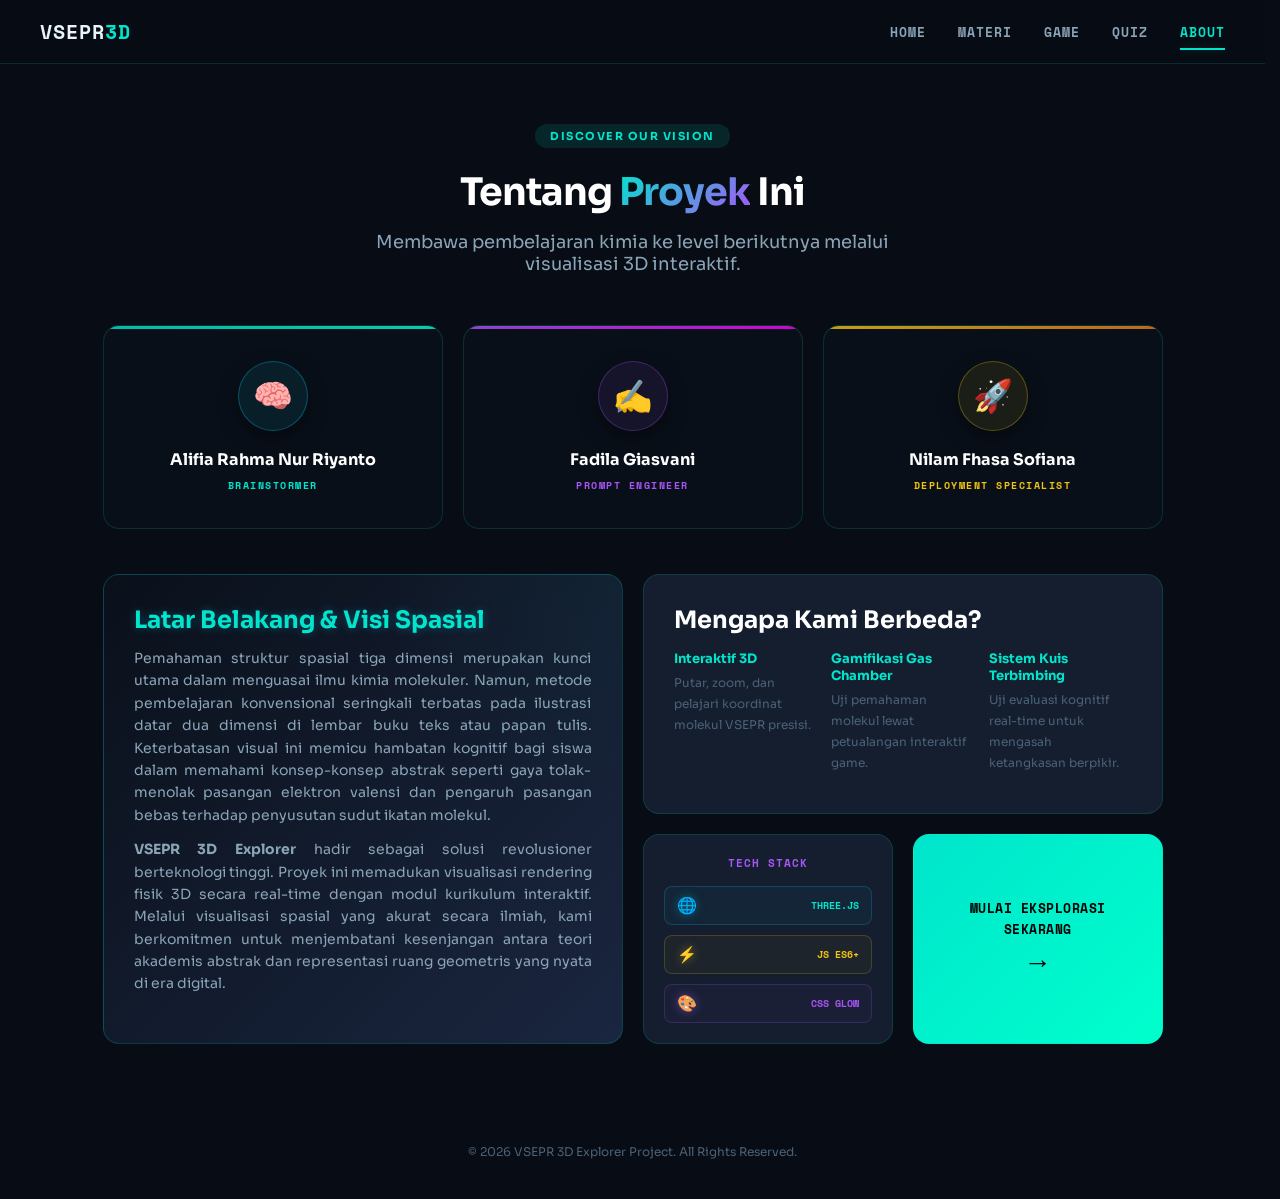
==== about/index.html @ 30521035 "feat: comprehensive feature enhancements, interactive 3D orbit controls, game tutorial overlay, and " ====
<!DOCTYPE html>
<html lang="id">
<head>
  <meta charset="UTF-8">
  <meta name="viewport" content="width=device-width, initial-scale=1.0">
  <title>VSEPR 3D Explorer - About</title>
  <link rel="preconnect" href="https://fonts.googleapis.com">
  <link rel="preconnect" href="https://fonts.gstatic.com" crossorigin>
  <link href="https://fonts.googleapis.com/css2?family=Sora:wght@300;400;600;700&family=Space+Mono:wght@400;700&display=swap" rel="stylesheet">
  <link rel="stylesheet" href="../css/global.css">
  <link rel="stylesheet" href="about.css">
</head>
<body>

  <!-- Navbar -->
  <nav class="main-nav">
    <a href="../index.html" class="nav-logo">VSEPR<span>3D</span></a>
    <button class="nav-toggle" id="navToggle" aria-label="Toggle navigation">
      <span class="bar"></span>
      <span class="bar"></span>
      <span class="bar"></span>
    </button>
    <div class="nav-links">
      <a href="../index.html" class="nav-link">Home</a>
      <a href="../materi/index.html" class="nav-link">Materi</a>
      <a href="../game/index.html" class="nav-link">Game</a>
      <a href="../quiz/index.html" class="nav-link">Quiz</a>
      <a href="index.html" class="nav-link active">About</a>
    </div>
  </nav>

  <main class="about-container">
    <header class="about-header">
      <span class="badge">DISCOVER OUR VISION</span>
      <h1>Tentang <span>Proyek</span> Ini</h1>
      <p>Membawa pembelajaran kimia ke level berikutnya melalui visualisasi 3D interaktif.</p>
    </header>

    <!-- STANDALONE DEVELOPER CARDS ROW -->
    <div class="developer-cards">
      <!-- Alifia -->
      <div class="developer-card alifia">
        <div class="dev-avatar">🧠</div>
        <h3 class="dev-name">Alifia Rahma Nur Riyanto</h3>
        <p class="dev-role">Brainstormer</p>
      </div>
      
      <!-- Fadila -->
      <div class="developer-card fadila">
        <div class="dev-avatar">✍️</div>
        <h3 class="dev-name">Fadila Giasvani</h3>
        <p class="dev-role">Prompt Engineer</p>
      </div>

      <!-- Nilam -->
      <div class="developer-card nilam">
        <div class="dev-avatar">🚀</div>
        <h3 class="dev-name">Nilam Fhasa Sofiana</h3>
        <p class="dev-role">Deployment Specialist</p>
      </div>
    </div>

    <!-- BENTO GRID -->
    <div class="bento-grid">
      <!-- Latar Belakang (Large) -->
      <div class="bento-item bento-large bento-bg-gradient" style="align-items: flex-start;">
        <div class="bento-content">
          <h3 style="color: var(--cyan); text-shadow: 0 0 10px rgba(0,210,255,0.3);">Latar Belakang & Visi Spasial</h3>
          <p style="margin-bottom: 12px; text-align: justify;">
            Pemahaman struktur spasial tiga dimensi merupakan kunci utama dalam menguasai ilmu kimia molekuler. Namun, metode pembelajaran konvensional seringkali terbatas pada ilustrasi datar dua dimensi di lembar buku teks atau papan tulis. Keterbatasan visual ini memicu hambatan kognitif bagi siswa dalam memahami konsep-konsep abstrak seperti gaya tolak-menolak pasangan elektron valensi dan pengaruh pasangan bebas terhadap penyusutan sudut ikatan molekul.
          </p>
          <p style="text-align: justify;">
            <strong>VSEPR 3D Explorer</strong> hadir sebagai solusi revolusioner berteknologi tinggi. Proyek ini memadukan visualisasi rendering fisik 3D secara real-time dengan modul kurikulum interaktif. Melalui visualisasi spasial yang akurat secara ilmiah, kami berkomitmen untuk menjembatani kesenjangan antara teori akademis abstrak dan representasi ruang geometris yang nyata di era digital.
          </p>
        </div>
      </div>

      <!-- Keunggulan (Medium) -->
      <div class="bento-item bento-medium" style="align-items: flex-start;">
        <div class="bento-content" style="width: 100%;">
          <h3>Mengapa Kami Berbeda?</h3>
          <ul class="benefit-list" style="margin-top: 15px;">
            <li>
              <strong>Interaktif 3D</strong>
              <span>Putar, zoom, dan pelajari koordinat molekul VSEPR presisi.</span>
            </li>
            <li>
              <strong>Gamifikasi Gas Chamber</strong>
              <span>Uji pemahaman molekul lewat petualangan interaktif game.</span>
            </li>
            <li>
              <strong>Sistem Kuis Terbimbing</strong>
              <span>Uji evaluasi kognitif real-time untuk mengasah ketangkasan berpikir.</span>
            </li>
          </ul>
        </div>
      </div>

      <!-- Tech Stack (Small) -->
      <div class="bento-item bento-small" style="align-items: center; justify-content: center; padding: 20px;">
        <div class="bento-content" style="width: 100%; display: flex; flex-direction: column; align-items: center;">
          <span class="label" style="font-family: var(--mono); font-size: 11px; font-weight: bold; color: #a855f7; text-transform: uppercase; letter-spacing: 1px; margin-bottom: 15px;">Tech Stack</span>
          <div class="tech-grid" style="display: flex; flex-direction: column; gap: 10px; width: 100%;">
            
            <div style="display: flex; align-items: center; justify-content: space-between; background: rgba(0, 210, 255, 0.04); border: 1px solid rgba(0, 210, 255, 0.2); padding: 8px 12px; border-radius: 8px;">
              <span style="font-size: 16px; filter: drop-shadow(0 0 5px rgba(0, 210, 255, 0.5));">🌐</span>
              <span style="font-family: var(--mono); font-size: 10px; font-weight: bold; color: var(--cyan);">THREE.JS</span>
            </div>

            <div style="display: flex; align-items: center; justify-content: space-between; background: rgba(241, 196, 15, 0.04); border: 1px solid rgba(241, 196, 15, 0.2); padding: 8px 12px; border-radius: 8px;">
              <span style="font-size: 16px; filter: drop-shadow(0 0 5px rgba(241, 196, 15, 0.5));">⚡</span>
              <span style="font-family: var(--mono); font-size: 10px; font-weight: bold; color: #f1c40f;">JS ES6+</span>
            </div>

            <div style="display: flex; align-items: center; justify-content: space-between; background: rgba(168, 85, 247, 0.04); border: 1px solid rgba(168, 85, 247, 0.2); padding: 8px 12px; border-radius: 8px;">
              <span style="font-size: 16px; filter: drop-shadow(0 0 5px rgba(168, 85, 247, 0.5));">🎨</span>
              <span style="font-family: var(--mono); font-size: 10px; font-weight: bold; color: #a855f7;">CSS GLOW</span>
            </div>

          </div>
        </div>
      </div>

      <!-- Call to Action (Small) -->
      <a href="../index.html" class="bento-item bento-small bento-cta" style="align-items: center; justify-content: center; background: linear-gradient(135deg, var(--cyan) 0%, #00ffcc 100%); text-decoration: none; display: flex; cursor: pointer;">
        <div class="bento-content" style="text-align: center;">
          <p style="margin: 0; font-size: 13px; color: #000; font-weight: 700; font-family: var(--mono); text-transform: uppercase; letter-spacing: 0.5px;">Mulai Eksplorasi Sekarang</p>
          <span class="cta-link" style="color: #000; font-size: 28px; transition: transform 0.3s; display: inline-block; margin-top: 5px;">→</span>
        </div>
      </a>
    </div>
  </main>

  <footer class="about-footer">
    <p>&copy; 2026 VSEPR 3D Explorer Project. All Rights Reserved.</p>
  </footer>

  <script>
    const navToggle = document.getElementById('navToggle');
    const navLinks = document.querySelector('.nav-links');
    if (navToggle && navLinks) {
      navToggle.addEventListener('click', () => {
        navToggle.classList.toggle('open');
        navLinks.classList.toggle('show');
      });
    }
  </script>
</body>
</html>
---- css/global.css ----
/* ============================================================
   GLOBAL CSS - Shared across all pages
   ============================================================ */
*, *::before, *::after { box-sizing: border-box; margin: 0; padding: 0; }

:root {
  --bg:         #080c14;
  --bg2:        #0d1420;
  --surface:    #141e2e;
  --surface2:   #1a2640;
  --cyan:       #00e5cc;
  --cyan2:      #00b8a3;
  --cyan-dim:   rgba(0,229,204,0.12);
  --cyan-glow:  rgba(0,229,204,0.25);
  --text:       #e8f4f8;
  --text2:      #8ba5b8;
  --text3:      #4a6278;
  --border:     rgba(0,229,204,0.15);
  --border2:    rgba(0,229,204,0.3);
  --mono:       'Space Mono', monospace;
  --sans:       'Sora', sans-serif;
}

html {
  scrollbar-gutter: stable;
}
html, body {
  overflow-x: hidden;
  width: 100%;
  position: relative;
  background: var(--bg);
  color: var(--text);
  font-family: var(--sans);
  min-height: 100vh;
}

.hidden { display: none !important; }

/* SHARED LABEL */
.section-label {
  font-family: var(--mono);
  font-size: 10px;
  color: var(--cyan);
  letter-spacing: 2px;
  text-transform: uppercase;
  margin-bottom: 14px;
  display: flex;
  align-items: center;
  gap: 8px;
}
.section-label::after {
  content: '';
  flex: 1;
  height: 1px;
  background: var(--border);
}

/* NAVIGATION */
.main-nav {
  position: sticky;
  top: 0;
  z-index: 1000;
  height: 64px;
  background: rgba(8, 12, 20, 0.8);
  backdrop-filter: blur(12px);
  border-bottom: 1px solid var(--border);
  display: flex;
  align-items: center;
  justify-content: space-between;
  padding: 0 40px;
}
.nav-logo {
  font-family: var(--mono);
  font-size: 20px;
  font-weight: 700;
  color: var(--text);
  letter-spacing: 1px;
  text-decoration: none;
}
.nav-logo span { color: var(--cyan); }
.nav-links { display: flex; gap: 32px; }
.nav-link {
  text-decoration: none;
  font-family: var(--mono);
  font-size: 13px;
  font-weight: 700;
  color: var(--text2);
  text-transform: uppercase;
  letter-spacing: 1px;
  transition: all 0.3s ease;
  position: relative;
  padding: 8px 0;
}
.nav-link:hover, .nav-link.active { color: var(--cyan); }
.nav-link::after {
  content: '';
  position: absolute;
  bottom: 0;
  left: 0;
  width: 0;
  height: 2px;
  background: var(--cyan);
  transition: width 0.3s ease;
  box-shadow: 0 0 10px var(--cyan-glow);
}
.nav-link.active::after { width: 100%; }

/* TOAST */
.toast-overlay {
  position: fixed;
  top: 0; left: 0; right: 0; bottom: 0;
  display: flex;
  align-items: center;
  justify-content: center;
  z-index: 9999;
  pointer-events: none;
  opacity: 0;
  visibility: hidden;
  transition: opacity 0.3s ease, visibility 0.3s ease;
}
.toast-overlay.show { opacity: 1; visibility: visible; }
.toast-box {
  background: var(--surface);
  border: 1px solid var(--border2);
  border-radius: 12px;
  padding: 24px 40px;
  text-align: center;
  box-shadow: 0 0 50px var(--cyan-glow), 0 10px 40px rgba(0,0,0,0.6);
  pointer-events: auto;
  display: flex;
  flex-direction: column;
  align-items: center;
  gap: 12px;
}
.toast-box.error { border-color: #dc3c3c; box-shadow: 0 0 50px rgba(220,60,60,0.3), 0 10px 40px rgba(0,0,0,0.6); }
.toast-icon { font-size: 32px; }
.toast-msg { font-size: 16px; font-weight: 600; }

/* RESPONSIVE GLOBAL */
@media (max-width: 900px) {
  .main-nav { padding: 0 20px; }
  .nav-links { gap: 16px; }
  .nav-link { font-size: 11px; }
}

/* HAMBURGER TOGGLE STYLE */
.nav-toggle {
  display: none;
  flex-direction: column;
  justify-content: space-between;
  width: 24px;
  height: 18px;
  background: transparent;
  border: none;
  cursor: pointer;
  padding: 0;
  z-index: 1001;
}

.nav-toggle .bar {
  width: 100%;
  height: 2px;
  background-color: var(--text);
  border-radius: 2px;
  transition: all 0.3s cubic-bezier(0.25, 1, 0.3, 1);
}

@media (max-width: 768px) {
  .nav-toggle {
    display: flex;
  }
  
  .nav-toggle.open .bar:nth-child(1) {
    transform: translateY(8px) rotate(45deg);
  }
  
  .nav-toggle.open .bar:nth-child(2) {
    opacity: 0;
  }
  
  .nav-toggle.open .bar:nth-child(3) {
    transform: translateY(-8px) rotate(-45deg);
  }

  .nav-links {
    display: none;
    flex-direction: column;
    position: absolute;
    top: 64px;
    left: 0;
    width: 100%;
    background: rgba(10, 10, 15, 0.96);
    backdrop-filter: blur(20px);
    -webkit-backdrop-filter: blur(20px);
    border-bottom: 1px solid var(--border);
    padding: 24px;
    gap: 20px;
    box-sizing: border-box;
    z-index: 999;
    box-shadow: 0 15px 40px rgba(0,0,0,0.6);
  }
  
  .nav-links.show {
    display: flex;
  }
  
  .nav-link {
    width: 100%;
    padding: 10px 0;
    font-size: 16px;
    border-bottom: 1px solid rgba(255,255,255,0.03);
  }
  .nav-link:last-child {
    border-bottom: none;
  }
}

/* GLOBAL PAGE ENTRANCE ANIMATIONS */
main, .game-viewport {
  animation: pageFadeUp 1.2s cubic-bezier(0.25, 1, 0.3, 1) forwards;
}

@keyframes pageFadeUp {
  from {
    opacity: 0;
    transform: translateY(15px);
  }
  to {
    opacity: 1;
    transform: translateY(0);
  }
}
---- about/about.css ----
/* ============================================================
   ABOUT CSS - Bento Grid Design
   ============================================================ */

.about-container {
  max-width: 1100px;
  margin: 60px auto;
  padding: 0 20px;
}

.about-header {
  text-align: center;
  margin-bottom: 50px;
}

.about-header .badge {
  background: var(--cyan-dim);
  color: var(--cyan);
  padding: 5px 15px;
  border-radius: 20px;
  font-size: 11px;
  font-weight: 700;
  letter-spacing: 1.5px;
  display: inline-block;
  margin-bottom: 20px;
}

.about-header h1 {
  font-size: 38px;
  font-weight: 700;
  letter-spacing: -1px;
  margin-bottom: 15px;
  color: #fff;
}

.about-header h1 span {
  background: linear-gradient(135deg, var(--cyan) 0%, #a855f7 100%);
  -webkit-background-clip: text;
  -webkit-text-fill-color: transparent;
}

.about-header p {
  color: var(--text2);
  font-size: 18px;
  max-width: 600px;
  margin: 0 auto;
}

/* BENTO GRID */
.bento-grid {
  display: grid;
  grid-template-columns: repeat(4, 1fr);
  grid-template-rows: minmax(240px, auto);
  gap: 20px;
}

.bento-item {
  background: var(--surface);
  border: 1px solid var(--border);
  border-radius: 16px;
  padding: 30px;
  position: relative;
  overflow: hidden;
  transition: all 0.4s cubic-bezier(0.23, 1, 0.32, 1);
  display: flex;
  align-items: flex-end;
}

.bento-item:hover {
  transform: translateY(-5px);
  border-color: var(--cyan);
  box-shadow: 0 20px 40px rgba(0,0,0,0.4);
}

.bento-content h3 {
  font-size: 24px;
  margin-bottom: 12px;
  color: #fff;
}

.bento-content p {
  color: var(--text2);
  line-height: 1.6;
  font-size: 14px;
}

/* BENTO VARIANTS */
.bento-large {
  grid-column: span 2;
  grid-row: span 2;
  align-items: flex-start;
}

.bento-medium {
  grid-column: span 2;
  align-items: flex-start;
}

.bento-small {
  grid-column: span 1;
  align-items: center;
  justify-content: center;
  text-align: center;
}

.bento-bg-gradient {
  background: linear-gradient(135deg, #0a101a 0%, #1a2640 100%);
  border-color: rgba(0, 229, 204, 0.2);
}

.bento-bg-gradient::before {
  content: '';
  position: absolute;
  top: -50%;
  right: -50%;
  width: 100%;
  height: 100%;
  background: radial-gradient(circle, var(--cyan-dim) 0%, transparent 70%);
  opacity: 0.3;
}

/* CONTENT STYLES */
.icon { font-size: 40px; margin-bottom: 20px; }

.benefit-list {
  list-style: none;
  padding: 0;
  display: grid;
  grid-template-columns: repeat(3, 1fr);
  gap: 15px;
  margin-top: 20px;
}

.benefit-list li strong { display: block; color: var(--cyan); font-size: 13px; margin-bottom: 4px; }
.benefit-list li span { font-size: 12px; color: var(--text3); }

.profile-card { background: #000; }
.profile-avatar { font-size: 40px; margin-bottom: 10px; }

.tech-icons {
  display: flex;
  gap: 10px;
  flex-wrap: wrap;
  justify-content: center;
  margin-top: 10px;
}

.tech-icons span {
  background: var(--surface2);
  padding: 4px 10px;
  border-radius: 8px;
  font-size: 11px;
  font-family: var(--mono);
  border: 1px solid var(--border);
}

.bento-cta {
  background: var(--cyan);
  color: #000;
  text-align: center;
}

.bento-cta h3, .bento-cta p { color: #000; font-weight: 700; }

.cta-link {
  font-size: 32px;
  text-decoration: none;
  color: #000;
  display: inline-block;
  margin-top: 10px;
  transition: transform 0.3s;
}

.bento-cta:hover .cta-link { transform: translateX(10px); }

.about-footer {
  text-align: center;
  padding: 40px;
  color: var(--text3);
  font-size: 12px;
}

/* RESPONSIVE */
@media (max-width: 900px) {
  .bento-grid {
    grid-template-columns: repeat(2, 1fr);
    grid-template-rows: auto;
  }
  .bento-large, .bento-medium { grid-column: span 2; grid-row: auto; }
}
@media (max-width: 600px) {
  .about-header h1 { font-size: 32px; }
  .benefit-list { grid-template-columns: 1fr; }
}

/* Standalone Developer Cards */
.developer-cards {
  display: grid;
  grid-template-columns: repeat(3, 1fr);
  gap: 20px;
  margin-bottom: 45px;
}

.developer-card {
  background: rgba(13, 20, 32, 0.45);
  border: 1px solid var(--border);
  border-radius: 16px;
  padding: 35px 24px;
  text-align: center;
  backdrop-filter: blur(20px);
  -webkit-backdrop-filter: blur(20px);
  transition: all 0.4s cubic-bezier(0.23, 1, 0.32, 1);
  position: relative;
  overflow: hidden;
  box-shadow: inset 0 1px 0 rgba(255, 255, 255, 0.05);
}

.developer-card:hover {
  transform: translateY(-5px);
  border-color: var(--cyan);
  box-shadow: 0 20px 40px rgba(0, 0, 0, 0.5), 0 0 25px rgba(0, 210, 255, 0.15);
}

.developer-card::before {
  content: '';
  position: absolute;
  top: 0; left: 0; right: 0;
  height: 3px;
  background: linear-gradient(90deg, var(--cyan) 0%, #a855f7 100%);
  opacity: 0.8;
}

.developer-card.alifia::before {
  background: linear-gradient(90deg, var(--cyan) 0%, #00ffcc 100%);
}

.developer-card.fadila::before {
  background: linear-gradient(90deg, #a855f7 0%, #ff00ff 100%);
}

.developer-card.nilam::before {
  background: linear-gradient(90deg, #f1c40f 0%, #e67e22 100%);
}

.dev-avatar {
  width: 70px;
  height: 70px;
  border-radius: 50%;
  margin: 0 auto 18px;
  display: flex;
  align-items: center;
  justify-content: center;
  font-size: 32px;
  box-shadow: 0 8px 20px rgba(0,0,0,0.4);
}

.developer-card.alifia .dev-avatar {
  background: rgba(0, 210, 255, 0.08);
  border: 1px solid rgba(0, 210, 255, 0.3);
}

.developer-card.fadila .dev-avatar {
  background: rgba(168, 85, 247, 0.08);
  border: 1px solid rgba(168, 85, 247, 0.3);
}

.developer-card.nilam .dev-avatar {
  background: rgba(241, 196, 15, 0.08);
  border: 1px solid rgba(241, 196, 15, 0.3);
}

.dev-name {
  font-size: 16px;
  font-weight: 700;
  color: #fff;
  margin: 0 0 8px;
  font-family: 'Sora', sans-serif;
}

.dev-role {
  font-family: var(--mono);
  font-size: 10px;
  text-transform: uppercase;
  letter-spacing: 1.5px;
  font-weight: 700;
  margin: 0;
}

.developer-card.alifia .dev-role { color: var(--cyan); }
.developer-card.fadila .dev-role { color: #a855f7; }
.developer-card.nilam .dev-role { color: #f1c40f; }

@media (max-width: 768px) {
  .developer-cards {
    grid-template-columns: 1fr;
    gap: 15px;
  }
}
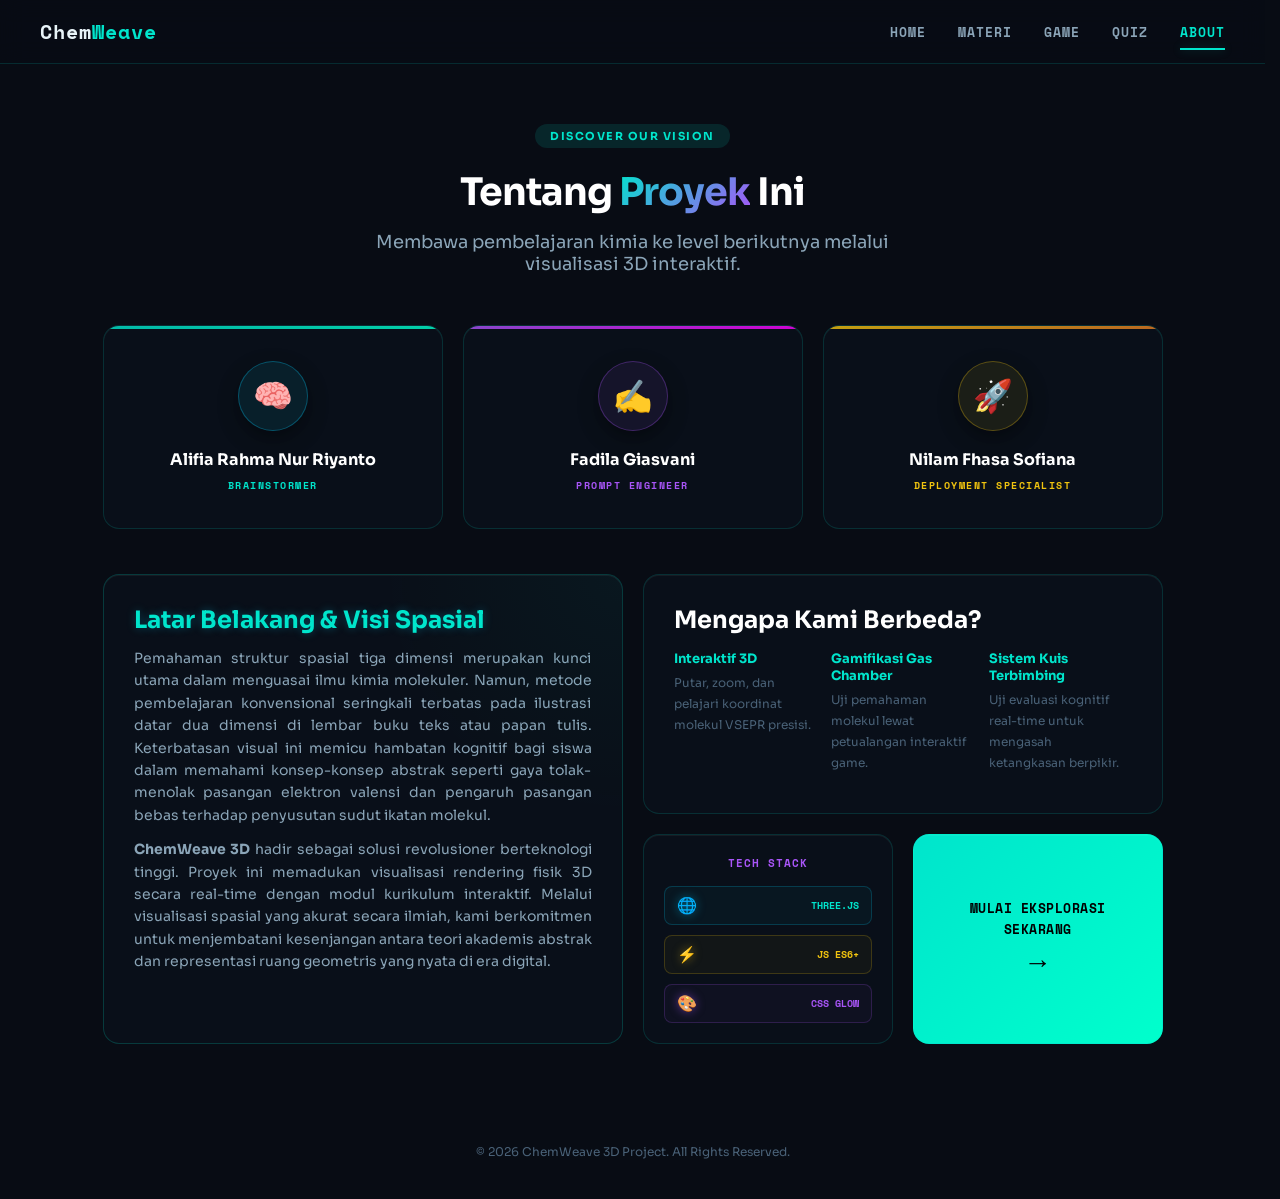
==== commit 91f76177: "feat: rebrand project to ChemWeave 3D and game to Molecular Adventure" ====
--- a/about/index.html
+++ b/about/index.html
@@ -3,7 +3,7 @@
 <head>
   <meta charset="UTF-8">
   <meta name="viewport" content="width=device-width, initial-scale=1.0">
-  <title>VSEPR 3D Explorer - About</title>
+  <title>ChemWeave 3D - About Developers</title>
   <link rel="preconnect" href="https://fonts.googleapis.com">
   <link rel="preconnect" href="https://fonts.gstatic.com" crossorigin>
   <link href="https://fonts.googleapis.com/css2?family=Sora:wght@300;400;600;700&family=Space+Mono:wght@400;700&display=swap" rel="stylesheet">
@@ -14,7 +14,7 @@
 
   <!-- Navbar -->
   <nav class="main-nav">
-    <a href="../index.html" class="nav-logo">VSEPR<span>3D</span></a>
+    <a href="../index.html" class="nav-logo">Chem<span>Weave</span></a>
     <button class="nav-toggle" id="navToggle" aria-label="Toggle navigation">
       <span class="bar"></span>
       <span class="bar"></span>
@@ -70,7 +70,7 @@
             Pemahaman struktur spasial tiga dimensi merupakan kunci utama dalam menguasai ilmu kimia molekuler. Namun, metode pembelajaran konvensional seringkali terbatas pada ilustrasi datar dua dimensi di lembar buku teks atau papan tulis. Keterbatasan visual ini memicu hambatan kognitif bagi siswa dalam memahami konsep-konsep abstrak seperti gaya tolak-menolak pasangan elektron valensi dan pengaruh pasangan bebas terhadap penyusutan sudut ikatan molekul.
           </p>
           <p style="text-align: justify;">
-            <strong>VSEPR 3D Explorer</strong> hadir sebagai solusi revolusioner berteknologi tinggi. Proyek ini memadukan visualisasi rendering fisik 3D secara real-time dengan modul kurikulum interaktif. Melalui visualisasi spasial yang akurat secara ilmiah, kami berkomitmen untuk menjembatani kesenjangan antara teori akademis abstrak dan representasi ruang geometris yang nyata di era digital.
+            <strong>ChemWeave 3D</strong> hadir sebagai solusi revolusioner berteknologi tinggi. Proyek ini memadukan visualisasi rendering fisik 3D secara real-time dengan modul kurikulum interaktif. Melalui visualisasi spasial yang akurat secara ilmiah, kami berkomitmen untuk menjembatani kesenjangan antara teori akademis abstrak dan representasi ruang geometris yang nyata di era digital.
           </p>
         </div>
       </div>
@@ -132,7 +132,7 @@
   </main>
 
   <footer class="about-footer">
-    <p>&copy; 2026 VSEPR 3D Explorer Project. All Rights Reserved.</p>
+    <p>&copy; 2026 ChemWeave 3D Project. All Rights Reserved.</p>
   </footer>
 
   <script>
--- a/about/about.css
+++ b/about/about.css
@@ -55,7 +55,7 @@
 }
 
 .bento-item {
-  background: var(--surface);
+  background: rgba(13, 20, 32, 0.45);
   border: 1px solid var(--border);
   border-radius: 16px;
   padding: 30px;
@@ -64,12 +64,15 @@
   transition: all 0.4s cubic-bezier(0.23, 1, 0.32, 1);
   display: flex;
   align-items: flex-end;
+  backdrop-filter: blur(20px);
+  -webkit-backdrop-filter: blur(20px);
+  box-shadow: inset 0 1px 0 rgba(255, 255, 255, 0.05);
 }
 
 .bento-item:hover {
   transform: translateY(-5px);
   border-color: var(--cyan);
-  box-shadow: 0 20px 40px rgba(0,0,0,0.4);
+  box-shadow: 0 20px 40px rgba(0, 0, 0, 0.5), 0 0 25px rgba(0, 210, 255, 0.15);
 }
 
 .bento-content h3 {
@@ -104,7 +107,7 @@
 }
 
 .bento-bg-gradient {
-  background: linear-gradient(135deg, #0a101a 0%, #1a2640 100%);
+  background: rgba(13, 20, 32, 0.45);
   border-color: rgba(0, 229, 204, 0.2);
 }
 
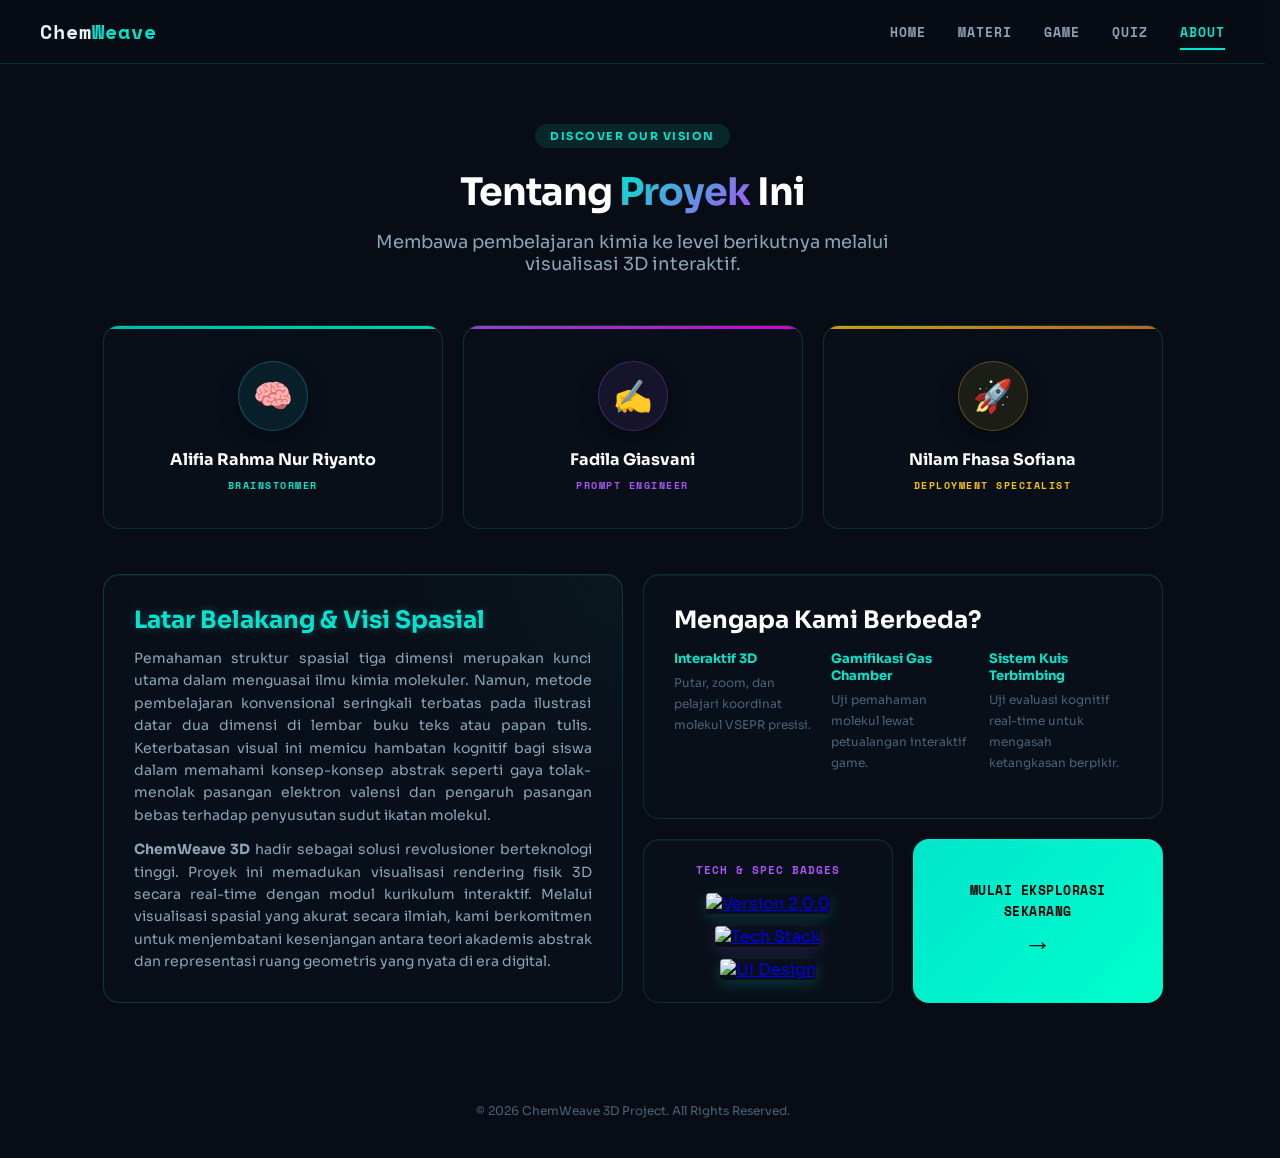
==== commit ca79cc47: "style: implement glowing Shields.io badges in About page Tech Stack section" ====
--- a/about/index.html
+++ b/about/index.html
@@ -99,23 +99,20 @@
       <!-- Tech Stack (Small) -->
       <div class="bento-item bento-small" style="align-items: center; justify-content: center; padding: 20px;">
         <div class="bento-content" style="width: 100%; display: flex; flex-direction: column; align-items: center;">
-          <span class="label" style="font-family: var(--mono); font-size: 11px; font-weight: bold; color: #a855f7; text-transform: uppercase; letter-spacing: 1px; margin-bottom: 15px;">Tech Stack</span>
-          <div class="tech-grid" style="display: flex; flex-direction: column; gap: 10px; width: 100%;">
+          <span class="label" style="font-family: var(--mono); font-size: 11px; font-weight: bold; color: #a855f7; text-transform: uppercase; letter-spacing: 1px; margin-bottom: 15px;">Tech & Spec Badges</span>
+          <div class="tech-grid" style="display: flex; flex-direction: column; gap: 12px; width: 100%; align-items: center;">
             
-            <div style="display: flex; align-items: center; justify-content: space-between; background: rgba(0, 210, 255, 0.04); border: 1px solid rgba(0, 210, 255, 0.2); padding: 8px 12px; border-radius: 8px;">
-              <span style="font-size: 16px; filter: drop-shadow(0 0 5px rgba(0, 210, 255, 0.5));">🌐</span>
-              <span style="font-family: var(--mono); font-size: 10px; font-weight: bold; color: var(--cyan);">THREE.JS</span>
-            </div>
+            <a href="https://github.com/" target="_blank" style="transition: transform 0.2s; display: block;" onmouseover="this.style.transform='scale(1.05)'" onmouseout="this.style.transform='scale(1)'">
+              <img src="https://img.shields.io/badge/version-2.0.0-00e5cc?style=for-the-badge" alt="Version 2.0.0" style="border-radius: 4px; box-shadow: 0 4px 15px rgba(0, 229, 204, 0.2); max-width: 100%; display: block;">
+            </a>
 
-            <div style="display: flex; align-items: center; justify-content: space-between; background: rgba(241, 196, 15, 0.04); border: 1px solid rgba(241, 196, 15, 0.2); padding: 8px 12px; border-radius: 8px;">
-              <span style="font-size: 16px; filter: drop-shadow(0 0 5px rgba(241, 196, 15, 0.5));">⚡</span>
-              <span style="font-family: var(--mono); font-size: 10px; font-weight: bold; color: #f1c40f;">JS ES6+</span>
-            </div>
+            <a href="https://threejs.org/" target="_blank" style="transition: transform 0.2s; display: block;" onmouseover="this.style.transform='scale(1.05)'" onmouseout="this.style.transform='scale(1)'">
+              <img src="https://img.shields.io/badge/Tech_Stack-HTML5_|_CSS3_|_Three.js-a855f7?style=for-the-badge" alt="Tech Stack" style="border-radius: 4px; box-shadow: 0 4px 15px rgba(168, 85, 247, 0.2); max-width: 100%; display: block;">
+            </a>
 
-            <div style="display: flex; align-items: center; justify-content: space-between; background: rgba(168, 85, 247, 0.04); border: 1px solid rgba(168, 85, 247, 0.2); padding: 8px 12px; border-radius: 8px;">
-              <span style="font-size: 16px; filter: drop-shadow(0 0 5px rgba(168, 85, 247, 0.5));">🎨</span>
-              <span style="font-family: var(--mono); font-size: 10px; font-weight: bold; color: #a855f7;">CSS GLOW</span>
-            </div>
+            <a href="https://threejs.org/" target="_blank" style="transition: transform 0.2s; display: block;" onmouseover="this.style.transform='scale(1.05)'" onmouseout="this.style.transform='scale(1)'">
+              <img src="https://img.shields.io/badge/Design-Glassmorphism_|_Premium_Dark-00e5cc?style=for-the-badge" alt="UI Design" style="border-radius: 4px; box-shadow: 0 4px 15px rgba(0, 229, 204, 0.2); max-width: 100%; display: block;">
+            </a>
 
           </div>
         </div>
